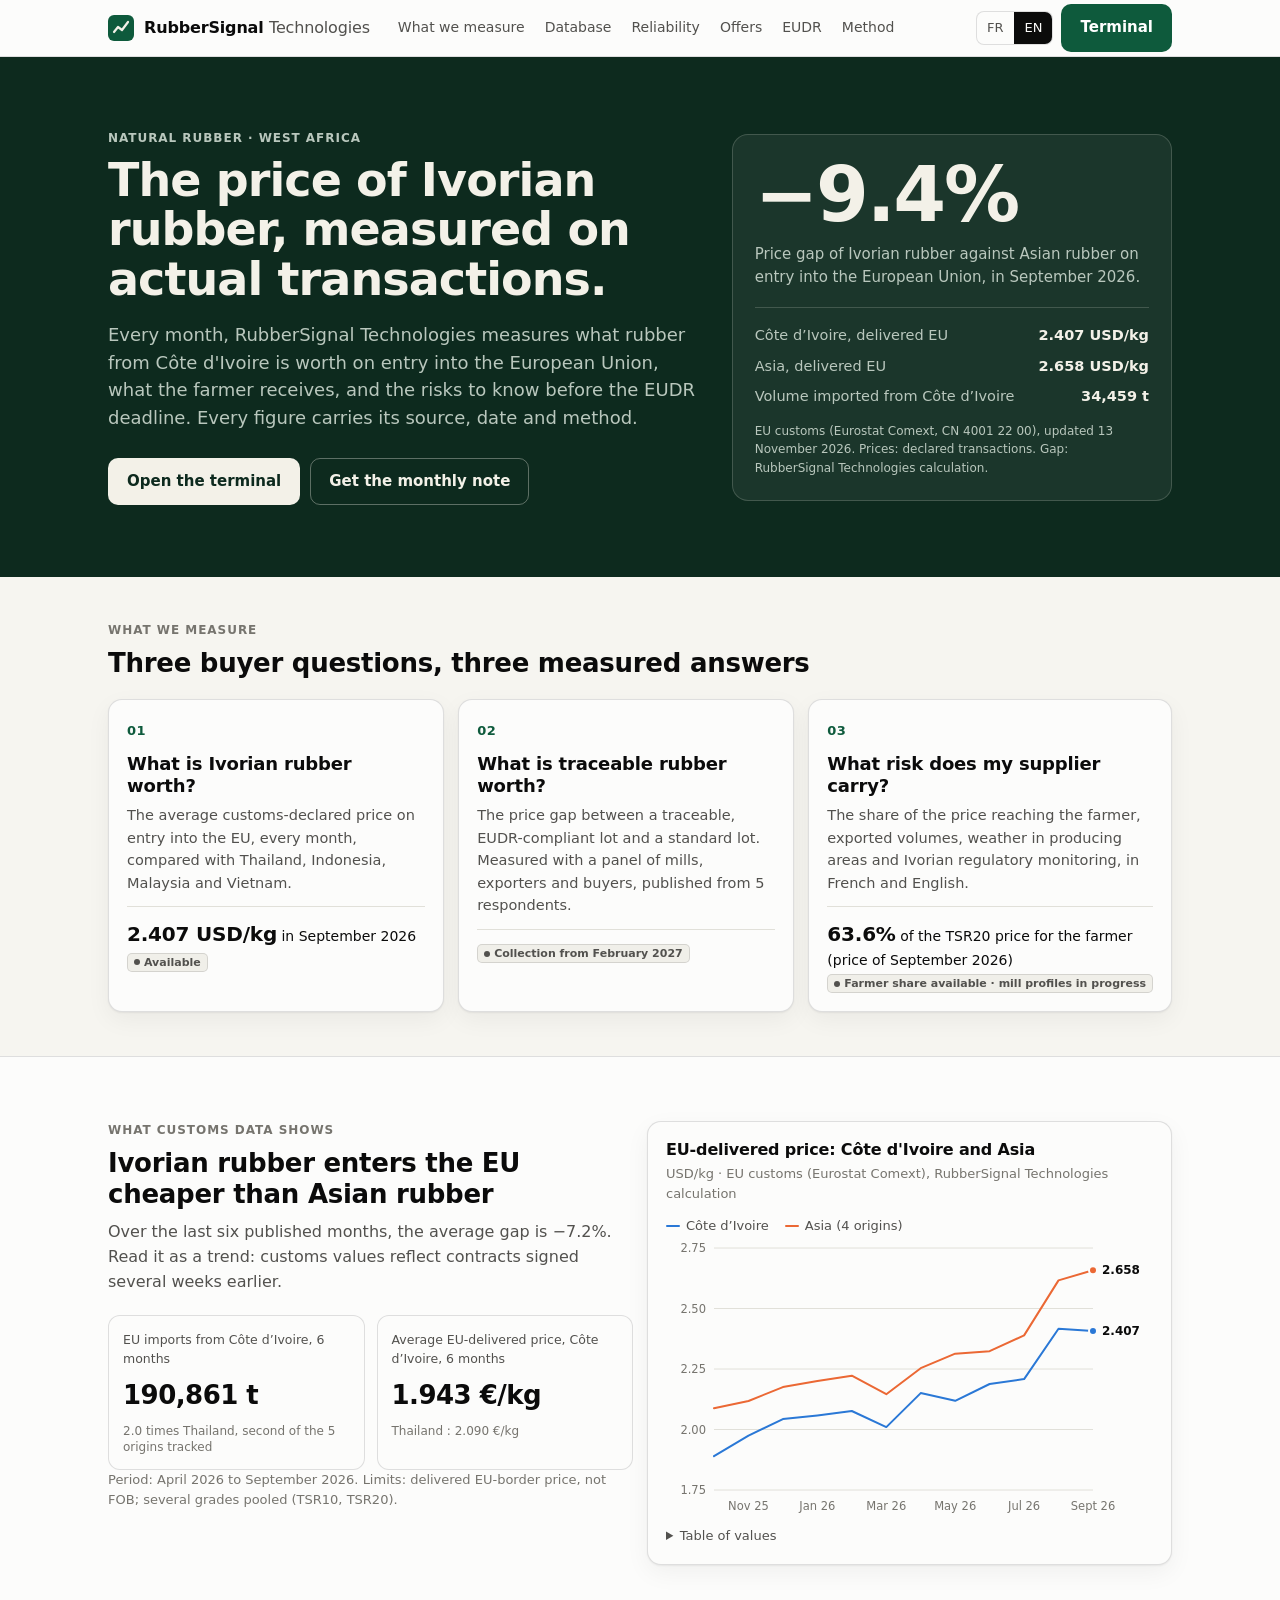
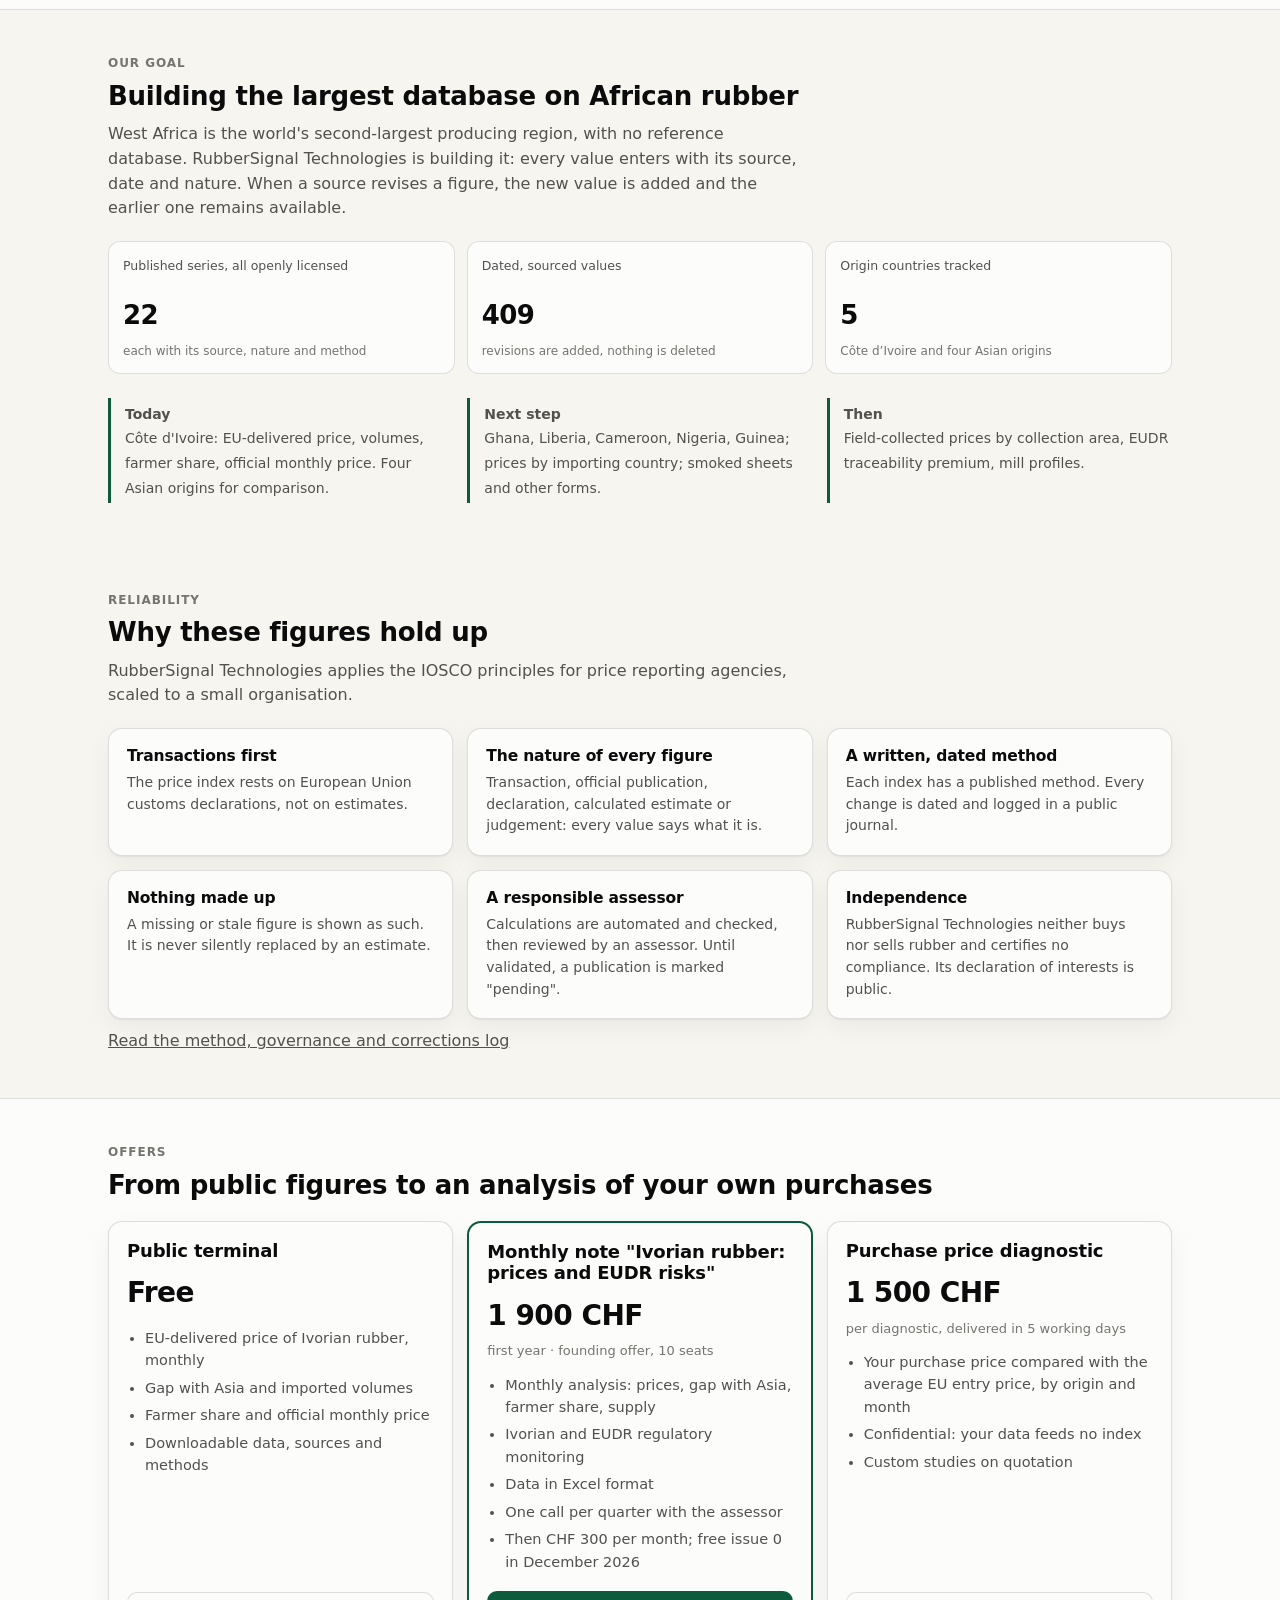
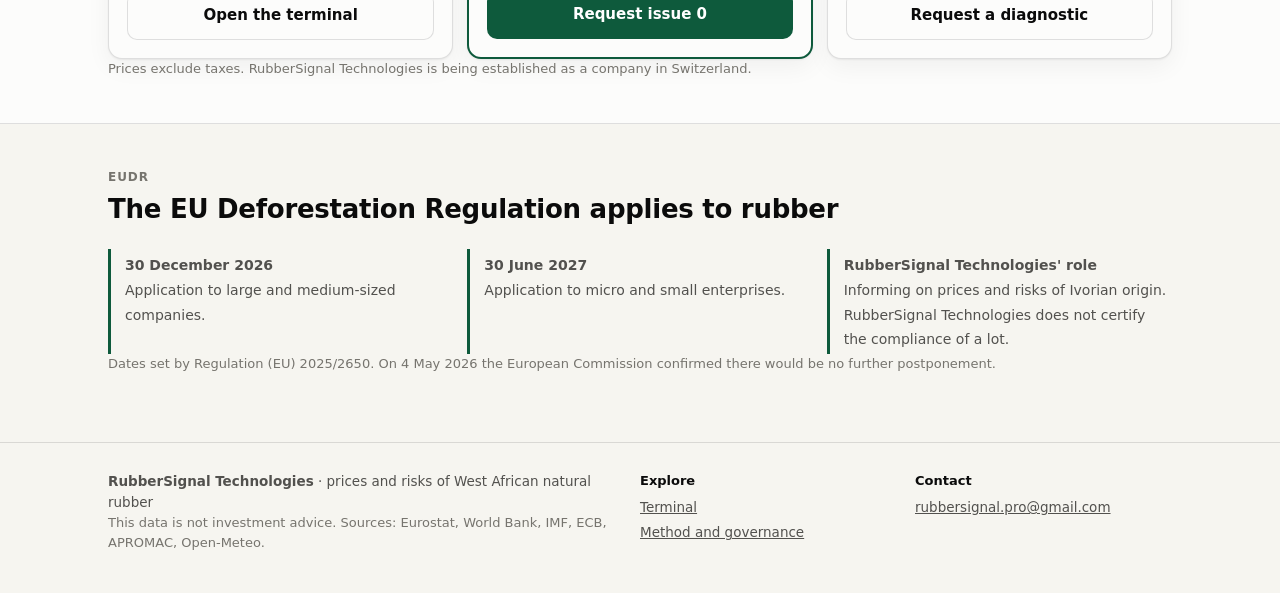
==== site/index.html @ a0d0a51c "Site vitrine et terminal public, RSCI v2.1, rapport corrigé, pipeline durci - site/ : vitrine, termi" ====
<!doctype html>
<html lang="fr" data-lang="fr">
<head>
<meta charset="utf-8">
<meta name="viewport" content="width=device-width, initial-scale=1">
<meta http-equiv="Content-Security-Policy" content="default-src 'self'; img-src 'self' data:; style-src 'self'; script-src 'self'; base-uri 'none'; form-action 'none'; object-src 'none'">
<meta name="referrer" content="no-referrer">
<title>RubberSignal Technologies : prix et risques du caoutchouc d'Afrique de l'Ouest</title>
<meta name="description" content="RubberSignal Technologies construit la plus grande base de données du caoutchouc africain. Le prix du caoutchouc ivoirien mesuré sur les douanes de l'Union européenne, la part du planteur, les risques à connaître avant l'échéance EUDR. Chaque chiffre porte sa source, sa date et sa méthode.">
<link rel="icon" href="assets/favicon.svg" type="image/svg+xml">
<link rel="stylesheet" href="assets/rs.css">
<script src="assets/rs-common.js"></script>
</head>
<body>

<header class="top">
  <div class="wrap">
    <a class="logo" href="index.html" aria-label="RubberSignal Technologies">
      <svg width="26" height="26" viewBox="0 0 26 26" aria-hidden="true"><rect width="26" height="26" rx="6" fill="#0e5a3c"/><path d="M6 17l4-5 4 3 6-8" fill="none" stroke="#f3f1e8" stroke-width="2.2" stroke-linecap="round" stroke-linejoin="round"/></svg>
      <span class="brand">RubberSignal <span class="brand-2">Technologies</span></span>
    </a>
    <nav class="nav" aria-label="Sections">
      <a href="#questions"><span lang="fr">Ce que nous mesurons</span><span lang="en">What we measure</span></a>
      <a href="#base"><span lang="fr">Base de données</span><span lang="en">Database</span></a>
      <a href="#confiance"><span lang="fr">Fiabilité</span><span lang="en">Reliability</span></a>
      <a href="#offres"><span lang="fr">Offres</span><span lang="en">Offers</span></a>
      <a href="#eudr">EUDR</a>
      <a href="methode.html"><span lang="fr">Méthode</span><span lang="en">Method</span></a>
    </nav>
    <div class="tools">
      <div class="seg" role="group" aria-label="Langue / Language">
        <button type="button" data-set-lang="fr">FR</button>
        <button type="button" data-set-lang="en">EN</button>
      </div>
      <a class="btn primary" href="terminal.html">Terminal</a>
    </div>
  </div>
</header>

<section class="hero">
  <div class="wrap">
    <div>
      <p class="eyebrow"><span lang="fr">Caoutchouc naturel · Afrique de l'Ouest</span><span lang="en">Natural rubber · West Africa</span></p>
      <h1>
        <span lang="fr">Le prix du caoutchouc ivoirien, mesuré sur des transactions réelles.</span>
        <span lang="en">The price of Ivorian rubber, measured on actual transactions.</span>
      </h1>
      <p class="lead">
        <span lang="fr">RubberSignal Technologies mesure chaque mois ce que vaut le caoutchouc de Côte d'Ivoire à son entrée dans l'Union européenne, ce que reçoit le planteur et les risques à connaître avant l'échéance EUDR. Chaque chiffre porte sa source, sa date et sa méthode.</span>
        <span lang="en">Every month, RubberSignal Technologies measures what rubber from Côte d'Ivoire is worth on entry into the European Union, what the farmer receives, and the risks to know before the EUDR deadline. Every figure carries its source, date and method.</span>
      </p>
      <div class="cta">
        <a class="btn on-hero" href="terminal.html"><span lang="fr">Ouvrir le terminal</span><span lang="en">Open the terminal</span></a>
        <a class="btn ghost-hero" href="mailto:rubbersignal.pro@gmail.com?subject=Note%20mensuelle%20RubberSignal%20Technologies%20%3A%20num%C3%A9ro%200"><span lang="fr">Recevoir la note mensuelle</span><span lang="en">Get the monthly note</span></a>
      </div>
    </div>
    <aside class="figure" aria-live="polite">
      <div class="big" id="h-big">—</div>
      <p class="cap" id="h-cap"></p>
      <dl id="h-dl"></dl>
      <p class="src" id="h-src"></p>
    </aside>
  </div>
</section>

<main>
  <section class="section" id="questions">
    <div class="wrap">
      <p class="eyebrow"><span lang="fr">Ce que nous mesurons</span><span lang="en">What we measure</span></p>
      <h2><span lang="fr">Trois questions d'acheteur, trois réponses chiffrées</span><span lang="en">Three buyer questions, three measured answers</span></h2>
      <div class="grid g3" id="q-cards">
        <article class="card q-card">
          <span class="num">01</span>
          <h3><span lang="fr">Combien vaut le caoutchouc ivoirien ?</span><span lang="en">What is Ivorian rubber worth?</span></h3>
          <p><span lang="fr">Le prix moyen déclaré en douane à l'entrée de l'UE, chaque mois, comparé à la Thaïlande, à l'Indonésie, à la Malaisie et au Vietnam.</span><span lang="en">The average customs-declared price on entry into the EU, every month, compared with Thailand, Indonesia, Malaysia and Vietnam.</span></p>
          <div class="answer"><b id="q1-val">—</b> <span id="q1-sub"></span><br><span class="tag status dot"><span lang="fr">Disponible</span><span lang="en">Available</span></span></div>
        </article>
        <article class="card q-card">
          <span class="num">02</span>
          <h3><span lang="fr">Combien vaut le caoutchouc traçable ?</span><span lang="en">What is traceable rubber worth?</span></h3>
          <p><span lang="fr">L'écart de prix entre un lot traçable, conforme à l'EUDR, et un lot standard. Mesuré auprès d'un panel d'usines, d'exportateurs et d'acheteurs, publié à partir de 5 déclarants.</span><span lang="en">The price gap between a traceable, EUDR-compliant lot and a standard lot. Measured with a panel of mills, exporters and buyers, published from 5 respondents.</span></p>
          <div class="answer"><span class="tag status dot"><span lang="fr">Collecte à partir de février 2027</span><span lang="en">Collection from February 2027</span></span></div>
        </article>
        <article class="card q-card">
          <span class="num">03</span>
          <h3><span lang="fr">Quel risque prend mon fournisseur ?</span><span lang="en">What risk does my supplier carry?</span></h3>
          <p><span lang="fr">La part du prix qui revient au planteur, les volumes exportés, la météo des zones de production et la veille réglementaire ivoirienne, en français et en anglais.</span><span lang="en">The share of the price reaching the farmer, exported volumes, weather in producing areas and Ivorian regulatory monitoring, in French and English.</span></p>
          <div class="answer"><b id="q3-val">—</b> <span id="q3-sub"></span><br><span class="tag status dot"><span lang="fr">Part du planteur disponible · fiches usines en construction</span><span lang="en">Farmer share available · mill profiles in progress</span></span></div>
        </article>
      </div>
    </div>
  </section>

  <section class="section band">
    <div class="wrap">
      <div class="grid g2">
        <div>
          <p class="eyebrow"><span lang="fr">Ce que disent les douanes</span><span lang="en">What customs data shows</span></p>
          <h2 id="c-titre"></h2>
          <p class="lead" id="c-lead"></p>
          <div class="kpis two" id="faits"></div>
          <p class="note" id="c-note"></p>
        </div>
        <div class="card chart-card">
          <h3><span lang="fr">Prix rendu UE : Côte d'Ivoire et Asie</span><span lang="en">EU-delivered price: Côte d'Ivoire and Asia</span></h3>
          <p class="sub">USD/kg · <span lang="fr">douanes de l'UE (Eurostat Comext), calcul RubberSignal Technologies</span><span lang="en">EU customs (Eurostat Comext), RubberSignal Technologies calculation</span></p>
          <div id="c-prix"></div>
          <div id="c-table"></div>
        </div>
      </div>
    </div>
  </section>

  <section class="section" id="base">
    <div class="wrap">
      <p class="eyebrow"><span lang="fr">Notre objectif</span><span lang="en">Our goal</span></p>
      <h2><span lang="fr">Construire la plus grande base de données du caoutchouc africain</span><span lang="en">Building the largest database on African rubber</span></h2>
      <p class="lead">
        <span lang="fr">L'Afrique de l'Ouest est la deuxième zone de production mondiale, sans base de données de référence. RubberSignal Technologies la construit : chaque valeur y entre avec sa source, sa date et sa nature. Quand une source révise un chiffre, la nouvelle valeur s'ajoute et l'ancienne reste consultable.</span>
        <span lang="en">West Africa is the world's second-largest producing region, with no reference database. RubberSignal Technologies is building it: every value enters with its source, date and nature. When a source revises a figure, the new value is added and the earlier one remains available.</span>
      </p>
      <div class="kpis" id="base-kpis"></div>
      <div class="timeline">
        <div class="step"><b><span lang="fr">Aujourd'hui</span><span lang="en">Today</span></b><span><span lang="fr">Côte d'Ivoire : prix rendu UE, volumes, part du planteur, prix officiel du mois. Quatre origines asiatiques pour la comparaison.</span><span lang="en">Côte d'Ivoire: EU-delivered price, volumes, farmer share, official monthly price. Four Asian origins for comparison.</span></span></div>
        <div class="step"><b><span lang="fr">Prochaine étape</span><span lang="en">Next step</span></b><span><span lang="fr">Ghana, Liberia, Cameroun, Nigeria, Guinée ; prix par pays importateur ; feuilles fumées et autres formes.</span><span lang="en">Ghana, Liberia, Cameroon, Nigeria, Guinea; prices by importing country; smoked sheets and other forms.</span></span></div>
        <div class="step"><b><span lang="fr">Ensuite</span><span lang="en">Then</span></b><span><span lang="fr">Prix par zone de collecte relevés sur le terrain, prime de traçabilité EUDR, fiches des usines.</span><span lang="en">Field-collected prices by collection area, EUDR traceability premium, mill profiles.</span></span></div>
      </div>
    </div>
  </section>

  <section class="section" id="confiance">
    <div class="wrap">
      <p class="eyebrow"><span lang="fr">Fiabilité</span><span lang="en">Reliability</span></p>
      <h2><span lang="fr">Pourquoi ces chiffres tiennent</span><span lang="en">Why these figures hold up</span></h2>
      <p class="lead"><span lang="fr">RubberSignal Technologies applique les principes de l'OICV (IOSCO) pour les agences de prix, à la mesure d'une petite structure.</span><span lang="en">RubberSignal Technologies applies the IOSCO principles for price reporting agencies, scaled to a small organisation.</span></p>
      <div class="grid g3">
        <article class="card principle"><h3><span lang="fr">Des transactions d'abord</span><span lang="en">Transactions first</span></h3><p><span lang="fr">L'indice de prix repose sur les déclarations en douane de l'Union européenne, pas sur des estimations.</span><span lang="en">The price index rests on European Union customs declarations, not on estimates.</span></p></article>
        <article class="card principle"><h3><span lang="fr">La nature de chaque chiffre</span><span lang="en">The nature of every figure</span></h3><p><span lang="fr">Transaction, publication officielle, déclaration, estimation calculée ou jugement : chaque valeur dit ce qu'elle est.</span><span lang="en">Transaction, official publication, declaration, calculated estimate or judgement: every value says what it is.</span></p></article>
        <article class="card principle"><h3><span lang="fr">Une méthode écrite et datée</span><span lang="en">A written, dated method</span></h3><p><span lang="fr">Chaque indice a sa méthode publiée. Tout changement est daté et consigné dans un journal public.</span><span lang="en">Each index has a published method. Every change is dated and logged in a public journal.</span></p></article>
        <article class="card principle"><h3><span lang="fr">Rien d'inventé</span><span lang="en">Nothing made up</span></h3><p><span lang="fr">Une donnée absente ou trop ancienne est affichée comme telle. Elle n'est jamais remplacée en silence par une estimation.</span><span lang="en">A missing or stale figure is shown as such. It is never silently replaced by an estimate.</span></p></article>
        <article class="card principle"><h3><span lang="fr">Un évaluateur responsable</span><span lang="en">A responsible assessor</span></h3><p><span lang="fr">Les calculs sont automatisés et contrôlés, puis relus par un évaluateur. Avant sa validation, la publication porte la mention « en attente ».</span><span lang="en">Calculations are automated and checked, then reviewed by an assessor. Until validated, a publication is marked "pending".</span></p></article>
        <article class="card principle"><h3><span lang="fr">Indépendance</span><span lang="en">Independence</span></h3><p><span lang="fr">RubberSignal Technologies n'achète ni ne vend de caoutchouc et ne certifie aucune conformité. Sa déclaration d'intérêts est publique.</span><span lang="en">RubberSignal Technologies neither buys nor sells rubber and certifies no compliance. Its declaration of interests is public.</span></p></article>
      </div>
      <p class="lead"><a href="methode.html"><span lang="fr">Lire la méthode, la gouvernance et le journal des corrections</span><span lang="en">Read the method, governance and corrections log</span></a></p>
    </div>
  </section>

  <section class="section band" id="offres">
    <div class="wrap">
      <p class="eyebrow"><span lang="fr">Offres</span><span lang="en">Offers</span></p>
      <h2><span lang="fr">Du chiffre public à l'analyse de vos propres achats</span><span lang="en">From public figures to an analysis of your own purchases</span></h2>
      <div class="grid g3">
        <article class="card offer">
          <h3><span lang="fr">Terminal public</span><span lang="en">Public terminal</span></h3>
          <div class="price"><span lang="fr">Gratuit</span><span lang="en">Free</span></div>
          <ul>
            <li><span lang="fr">Prix rendu UE du caoutchouc ivoirien, chaque mois</span><span lang="en">EU-delivered price of Ivorian rubber, monthly</span></li>
            <li><span lang="fr">Écart avec l'Asie et volumes importés</span><span lang="en">Gap with Asia and imported volumes</span></li>
            <li><span lang="fr">Part du planteur et prix officiel du mois</span><span lang="en">Farmer share and official monthly price</span></li>
            <li><span lang="fr">Données téléchargeables, sources et méthodes</span><span lang="en">Downloadable data, sources and methods</span></li>
          </ul>
          <a class="btn ghost" href="terminal.html"><span lang="fr">Ouvrir le terminal</span><span lang="en">Open the terminal</span></a>
        </article>
        <article class="card offer featured">
          <h3><span lang="fr">Note mensuelle « Caoutchouc ivoirien : prix et risques EUDR »</span><span lang="en">Monthly note "Ivorian rubber: prices and EUDR risks"</span></h3>
          <div class="price">1 900 CHF <small><span lang="fr">la première année · offre fondateurs, 10 places</span><span lang="en">first year · founding offer, 10 seats</span></small></div>
          <ul>
            <li><span lang="fr">Analyse mensuelle : prix, écart avec l'Asie, part du planteur, offre</span><span lang="en">Monthly analysis: prices, gap with Asia, farmer share, supply</span></li>
            <li><span lang="fr">Veille réglementaire ivoirienne et EUDR</span><span lang="en">Ivorian and EUDR regulatory monitoring</span></li>
            <li><span lang="fr">Données au format Excel</span><span lang="en">Data in Excel format</span></li>
            <li><span lang="fr">Un échange par trimestre avec l'évaluateur</span><span lang="en">One call per quarter with the assessor</span></li>
            <li><span lang="fr">Ensuite 300 CHF par mois ; numéro 0 gratuit en décembre 2026</span><span lang="en">Then CHF 300 per month; free issue 0 in December 2026</span></li>
          </ul>
          <a class="btn primary" href="mailto:rubbersignal.pro@gmail.com?subject=Note%20mensuelle%20RubberSignal%20Technologies%20%3A%20num%C3%A9ro%200"><span lang="fr">Demander le numéro 0</span><span lang="en">Request issue 0</span></a>
        </article>
        <article class="card offer">
          <h3><span lang="fr">Diagnostic de prix d'achat</span><span lang="en">Purchase price diagnostic</span></h3>
          <div class="price">1 500 CHF <small><span lang="fr">par diagnostic, livré en 5 jours ouvrés</span><span lang="en">per diagnostic, delivered in 5 working days</span></small></div>
          <ul>
            <li><span lang="fr">Votre prix d'achat comparé au prix moyen d'entrée dans l'UE, par origine et par mois</span><span lang="en">Your purchase price compared with the average EU entry price, by origin and month</span></li>
            <li><span lang="fr">Confidentiel : vos données n'alimentent aucun indice</span><span lang="en">Confidential: your data feeds no index</span></li>
            <li><span lang="fr">Études sur mesure sur devis</span><span lang="en">Custom studies on quotation</span></li>
          </ul>
          <a class="btn ghost" href="mailto:rubbersignal.pro@gmail.com?subject=Diagnostic%20de%20prix%20d%27achat"><span lang="fr">Demander un diagnostic</span><span lang="en">Request a diagnostic</span></a>
        </article>
      </div>
      <p class="note"><span lang="fr">Prix hors taxes. RubberSignal Technologies est en cours de constitution en Suisse.</span><span lang="en">Prices exclude taxes. RubberSignal Technologies is being established as a company in Switzerland.</span></p>
    </div>
  </section>

  <section class="section" id="eudr">
    <div class="wrap">
      <p class="eyebrow">EUDR</p>
      <h2><span lang="fr">Le règlement européen sur la déforestation s'applique au caoutchouc</span><span lang="en">The EU Deforestation Regulation applies to rubber</span></h2>
      <div class="timeline">
        <div class="step"><b><span lang="fr">30 décembre 2026</span><span lang="en">30 December 2026</span></b><span><span lang="fr">Application aux grandes et moyennes entreprises.</span><span lang="en">Application to large and medium-sized companies.</span></span></div>
        <div class="step"><b><span lang="fr">30 juin 2027</span><span lang="en">30 June 2027</span></b><span><span lang="fr">Application aux micro et petites entreprises.</span><span lang="en">Application to micro and small enterprises.</span></span></div>
        <div class="step"><b><span lang="fr">Le rôle de RubberSignal Technologies</span><span lang="en">RubberSignal Technologies' role</span></b><span><span lang="fr">Informer sur les prix et les risques de l'origine ivoirienne. RubberSignal Technologies ne certifie pas la conformité d'un lot.</span><span lang="en">Informing on prices and risks of Ivorian origin. RubberSignal Technologies does not certify the compliance of a lot.</span></span></div>
      </div>
      <p class="note"><span lang="fr">Dates fixées par le règlement (UE) 2025/2650. La Commission européenne a confirmé le 4 mai 2026 qu'il n'y aurait pas de nouveau report.</span><span lang="en">Dates set by Regulation (EU) 2025/2650. On 4 May 2026 the European Commission confirmed there would be no further postponement.</span></p>
    </div>
  </section>
</main>

<footer class="foot">
  <div class="wrap cols">
    <div>
      <p><strong>RubberSignal Technologies</strong> · <span lang="fr">prix et risques du caoutchouc naturel d'Afrique de l'Ouest</span><span lang="en">prices and risks of West African natural rubber</span></p>
      <p class="note"><span lang="fr">Ces données ne constituent pas un conseil en investissement. Sources : Eurostat, Banque mondiale, FMI, BCE, APROMAC, Open-Meteo.</span><span lang="en">This data is not investment advice. Sources: Eurostat, World Bank, IMF, ECB, APROMAC, Open-Meteo.</span></p>
    </div>
    <div>
      <h4><span lang="fr">Explorer</span><span lang="en">Explore</span></h4>
      <ul>
        <li><a href="terminal.html">Terminal</a></li>
        <li><a href="methode.html"><span lang="fr">Méthode et gouvernance</span><span lang="en">Method and governance</span></a></li>
      </ul>
    </div>
    <div>
      <h4>Contact</h4>
      <ul><li><a href="mailto:rubbersignal.pro@gmail.com">rubbersignal.pro@gmail.com</a></li></ul>
    </div>
  </div>
</footer>

<script src="data/terminal.js"></script>
<script src="assets/rs-charts.js"></script>
<script src="assets/rs-site.js"></script>
</body>
</html>
---- site/assets/rs.css ----
/* RubberSignal : styles communs au site vitrine et au terminal.
   Aucune ressource externe (polices système, pas de CDN). */

:root {
  color-scheme: light;
  --plane: #f6f5f0;
  --surface: #fcfcfb;
  --surface-2: #f0efe9;
  --ink: #0b0b0b;
  --ink-2: #52514e;
  --muted: #76746e;
  --grid: #e1e0d9;
  --axis: #c3c2b7;
  --border: rgba(11, 11, 11, 0.12);
  --brand: #0e5a3c;
  --brand-strong: #0a422c;
  --brand-ink: #ffffff;
  --hero: #0d2a1e;
  --hero-ink: #f3f1e8;
  --hero-ink-2: #b9c7bd;
  --focus: #2a78d6;
  /* séries (palette validée, ordre fixe) : 1 Côte d'Ivoire, 2 Asie, 3 TSR20 */
  --s1: #2a78d6;
  --s2: #eb6834;
  --s3: #1baf7a;
  --warn-bg: #fff4d6;
  --warn-ink: #5c4300;
  --shadow: 0 1px 2px rgba(11, 11, 11, 0.06), 0 8px 24px rgba(11, 11, 11, 0.05);
}
@media (prefers-color-scheme: dark) {
  :root:not([data-theme="light"]) {
    color-scheme: dark;
    --plane: #0d0d0d;
    --surface: #1a1a19;
    --surface-2: #232321;
    --ink: #f0efec;
    --ink-2: #c3c2b7;
    --muted: #8f8d86;
    --grid: #2c2c2a;
    --axis: #45453f;
    --border: rgba(255, 255, 255, 0.12);
    --brand: #2c9c6c;
    --brand-strong: #38b27e;
    --brand-ink: #06140d;
    --hero: #0b1f16;
    --focus: #6da7ec;
    --s1: #3987e5;
    --s2: #d95926;
    --s3: #199e70;
    --warn-bg: #33290c;
    --warn-ink: #f3dc9a;
    --shadow: none;
  }
}
:root[data-theme="dark"] {
  color-scheme: dark;
  --plane: #0d0d0d;
  --surface: #1a1a19;
  --surface-2: #232321;
  --ink: #f0efec;
  --ink-2: #c3c2b7;
  --muted: #8f8d86;
  --grid: #2c2c2a;
  --axis: #45453f;
  --border: rgba(255, 255, 255, 0.12);
  --brand: #2c9c6c;
  --brand-strong: #38b27e;
  --brand-ink: #06140d;
  --hero: #0b1f16;
  --focus: #6da7ec;
  --s1: #3987e5;
  --s2: #d95926;
  --s3: #199e70;
  --warn-bg: #33290c;
  --warn-ink: #f3dc9a;
  --shadow: none;
}

* { box-sizing: border-box; }
html { -webkit-text-size-adjust: 100%; scroll-behavior: smooth; }
body {
  margin: 0;
  background: var(--plane);
  color: var(--ink);
  font: 16px/1.55 system-ui, -apple-system, "Segoe UI", Roboto, sans-serif;
}
@media (prefers-reduced-motion: reduce) { html { scroll-behavior: auto; } }

/* Langue : le texte de l'autre langue est masqué */
html[data-lang="fr"] [lang="en"], html[data-lang="en"] [lang="fr"] { display: none !important; }

a { color: inherit; }
a:focus-visible, button:focus-visible, summary:focus-visible, [tabindex]:focus-visible {
  outline: 2px solid var(--focus); outline-offset: 2px; border-radius: 4px;
}
h1, h2, h3 { line-height: 1.2; margin: 0; letter-spacing: -0.01em; }
p { margin: 0; }
.wrap { max-width: 1120px; margin: 0 auto; padding: 0 16px; }
@media (min-width: 720px) { .wrap { padding: 0 28px; } }

/* En-tête */
.top { position: sticky; top: 0; z-index: 20; background: var(--surface); border-bottom: 1px solid var(--border); }
.top .wrap { display: flex; align-items: center; gap: 16px; min-height: 56px; }
.logo { display: inline-flex; align-items: center; gap: 10px; font-weight: 700; text-decoration: none; letter-spacing: -0.01em; white-space: nowrap; }
.logo svg { flex: none; }
.logo small { font-weight: 500; color: var(--muted); letter-spacing: 0.06em; text-transform: uppercase; font-size: 11px; }
.nav { display: none; gap: 20px; margin-left: 12px; font-size: 14px; }
.nav a { text-decoration: none; color: var(--ink-2); }
.nav a:hover { color: var(--ink); }
@media (min-width: 900px) { .nav { display: flex; } }
.tools { margin-left: auto; display: flex; align-items: center; gap: 8px; }
.seg { display: inline-flex; border: 1px solid var(--border); border-radius: 8px; overflow: hidden; background: var(--surface); }
.seg button {
  font: inherit; font-size: 13px; padding: 6px 10px; border: 0; background: transparent; color: var(--ink-2); cursor: pointer;
}
.seg button + button { border-left: 1px solid var(--border); }
.seg button[aria-pressed="true"] { background: var(--ink); color: var(--surface); }
.icon-btn {
  font: inherit; font-size: 13px; padding: 6px 10px; border: 1px solid var(--border); border-radius: 8px;
  background: var(--surface); color: var(--ink-2); cursor: pointer;
}
.btn {
  display: inline-flex; align-items: center; justify-content: center; gap: 8px; text-decoration: none; cursor: pointer;
  font: inherit; font-weight: 600; font-size: 15px; padding: 11px 18px; border-radius: 10px; border: 1px solid transparent;
}
.btn.primary { background: var(--brand); color: var(--brand-ink); }
.btn.primary:hover { background: var(--brand-strong); }
.btn.ghost { border-color: var(--border); color: var(--ink); background: var(--surface); }
.btn.on-hero { background: #f3f1e8; color: #0d2a1e; }
.btn.ghost-hero { border-color: rgba(243, 241, 232, 0.35); color: var(--hero-ink); background: transparent; }

/* Cartes et grilles */
.card { background: var(--surface); border: 1px solid var(--border); border-radius: 14px; padding: 18px; box-shadow: var(--shadow); }
.grid { display: grid; gap: 14px; }
@media (min-width: 720px) { .g2 { grid-template-columns: 1fr 1fr; } .g3 { grid-template-columns: repeat(3, 1fr); } }
@media (min-width: 520px) and (max-width: 719px) { .g3 { grid-template-columns: 1fr 1fr; } }
.section { padding: 44px 0; }
.section h2 { font-size: 26px; }
.section .lead { color: var(--ink-2); max-width: 68ch; margin-top: 10px; }
.eyebrow { font-size: 12px; letter-spacing: 0.08em; text-transform: uppercase; color: var(--muted); font-weight: 600; margin-bottom: 8px; }

/* Étiquettes : nature de la donnée (T, O, D, E, J), état */
.tag {
  display: inline-flex; align-items: center; gap: 4px; font-size: 11px; font-weight: 600; line-height: 1;
  padding: 3px 6px; border-radius: 5px; border: 1px solid var(--border); color: var(--ink-2); background: var(--surface-2);
  white-space: nowrap;
}
.tag.status { font-weight: 600; }
.tag.dot::before { content: ""; width: 6px; height: 6px; border-radius: 50%; background: currentColor; }
.note { font-size: 13px; color: var(--muted); }
.callout { background: var(--warn-bg); color: var(--warn-ink); border-radius: 10px; padding: 12px 14px; font-size: 14px; }
.callout strong { font-weight: 700; }

/* Tuiles chiffrées */
.kpis { display: grid; gap: 12px; grid-template-columns: repeat(2, 1fr); }
@media (min-width: 720px) { .kpis { grid-template-columns: repeat(3, 1fr); } }
@media (min-width: 1040px) { .kpis.six { grid-template-columns: repeat(6, 1fr); } }
.kpi { background: var(--surface); border: 1px solid var(--border); border-radius: 12px; padding: 14px; min-width: 0; }
.kpi .label { font-size: 12.5px; color: var(--ink-2); min-height: 2.6em; }
.kpi .value { font-size: 26px; font-weight: 650; letter-spacing: -0.02em; margin-top: 6px; white-space: nowrap; }
.kpi .value small { font-size: 13px; font-weight: 500; color: var(--muted); margin-left: 4px; letter-spacing: 0; }
.kpi .meta { display: flex; flex-wrap: wrap; align-items: center; gap: 6px; margin-top: 8px; font-size: 12px; color: var(--muted); }

/* Graphiques */
.chart-card h3 { font-size: 16px; }
.chart-card .sub { font-size: 13px; color: var(--muted); margin-top: 4px; }
.chart { position: relative; margin-top: 12px; }
.chart svg { display: block; width: 100%; height: auto; overflow: visible; }
.chart .hit { cursor: crosshair; }
.chart text { font: 11.5px system-ui, -apple-system, "Segoe UI", sans-serif; fill: var(--muted); font-variant-numeric: tabular-nums; }
.chart text.endlabel { fill: var(--ink); font-weight: 600; font-size: 12px; }
.legend { display: flex; flex-wrap: wrap; gap: 6px 16px; margin-top: 10px; font-size: 13px; color: var(--ink-2); }
.legend .key { display: inline-flex; align-items: center; gap: 6px; }
.legend .swatch { width: 14px; height: 0; border-top: 2px solid; border-radius: 2px; }
.legend .swatch.box { height: 10px; width: 10px; border: 0; border-radius: 2px; }
.tip {
  position: absolute; z-index: 5; pointer-events: none; min-width: 150px; max-width: 260px;
  background: var(--surface); color: var(--ink); border: 1px solid var(--border); border-radius: 8px;
  box-shadow: 0 6px 20px rgba(0, 0, 0, 0.16); padding: 8px 10px; font-size: 12.5px;
}
.tip .t { color: var(--muted); margin-bottom: 4px; }
.tip .r { display: flex; align-items: center; gap: 8px; justify-content: space-between; }
.tip .r .n { display: inline-flex; align-items: center; gap: 6px; color: var(--ink-2); }
.tip .r .n i { width: 12px; border-top: 2px solid; display: inline-block; }
.tip .r b { font-variant-numeric: tabular-nums; font-weight: 650; }
.tip .x { color: var(--muted); margin-top: 4px; font-size: 11.5px; }

/* Tableaux */
details.tbl { margin-top: 10px; }
details.tbl summary { cursor: pointer; font-size: 13px; color: var(--ink-2); }
.scroll { overflow-x: auto; -webkit-overflow-scrolling: touch; }
table.data { border-collapse: collapse; width: 100%; font-size: 13px; margin-top: 8px; }
table.data th, table.data td { padding: 7px 10px; text-align: right; border-bottom: 1px solid var(--grid); white-space: nowrap; font-variant-numeric: tabular-nums; }
table.data th { font-weight: 600; color: var(--ink-2); position: sticky; top: 0; background: var(--surface); }
table.data th:first-child, table.data td:first-child, table.data .l { text-align: left; }
table.data td.wrapc { white-space: normal; min-width: 220px; }
table.data tbody tr:hover { background: var(--surface-2); }

/* Pied de page */
.foot { border-top: 1px solid var(--border); padding: 28px 0 40px; color: var(--ink-2); font-size: 13.5px; margin-top: 24px; }
.foot .cols { display: grid; gap: 18px; }
@media (min-width: 720px) { .foot .cols { grid-template-columns: 2fr 1fr 1fr; } }
.foot a { color: var(--ink-2); }
.foot h4 { margin: 0 0 6px; font-size: 13px; color: var(--ink); }
.foot ul { list-style: none; margin: 0; padding: 0; display: grid; gap: 4px; }

/* Barres classées (origines) */
.ranked { display: grid; gap: 10px; margin-top: 14px; }
.rk-row { display: grid; grid-template-columns: minmax(96px, 130px) 1fr auto; align-items: center; gap: 10px; font-size: 13.5px; }
.rk-name { color: var(--ink-2); }
.rk-track { display: block; height: 12px; }
.rk-bar { display: block; height: 12px; border-radius: 0 4px 4px 0; background: var(--axis); min-width: 2px; }
.rk-bar.strong { background: var(--s1); }
.rk-val { font-variant-numeric: tabular-nums; color: var(--ink); white-space: nowrap; }
@media (max-width: 520px) { .rk-row { grid-template-columns: 1fr auto; } .rk-track { grid-column: 1 / -1; order: 3; } }

/* Terminal */
.statusbar { background: var(--surface-2); border-bottom: 1px solid var(--border); font-size: 13px; color: var(--ink-2); }
.statusbar .wrap { display: flex; flex-wrap: wrap; align-items: center; gap: 8px 14px; padding-top: 8px; padding-bottom: 8px; }
.filters { display: flex; flex-wrap: wrap; align-items: center; gap: 10px 18px; margin: 18px 0 6px; font-size: 13px; color: var(--ink-2); }
.filters .f { display: inline-flex; align-items: center; gap: 8px; }
.t-section { padding: 26px 0 8px; scroll-margin-top: 64px; }
.t-section > h2 { font-size: 21px; }
.t-section > .lead { color: var(--ink-2); font-size: 14.5px; margin-top: 6px; max-width: 80ch; }
.t-grid { display: grid; gap: 14px; margin-top: 14px; }
@media (min-width: 900px) { .t-grid.two { grid-template-columns: 1fr 1fr; } .t-grid.wide { grid-template-columns: 3fr 2fr; } }
.t-grid > * { min-width: 0; }
.fiche { width: 100%; border-collapse: collapse; font-size: 13.5px; margin-top: 10px; }
.fiche td { padding: 6px 0; border-bottom: 1px solid var(--grid); vertical-align: top; }
.fiche td:last-child { text-align: right; font-variant-numeric: tabular-nums; white-space: nowrap; padding-left: 12px; }
.fiche tr.total td { font-weight: 650; border-bottom: 0; }
.score { display: flex; align-items: baseline; gap: 10px; margin-top: 8px; }
.score b { font-size: 44px; font-weight: 650; letter-spacing: -0.02em; line-height: 1; }
.score span { color: var(--ink-2); }
.meter { position: relative; height: 8px; border-radius: 4px; background: var(--surface-2); margin: 16px 0 6px; border: 1px solid var(--border); }
.meter .zone { position: absolute; top: -1px; bottom: -1px; left: 45%; width: 10%; background: var(--grid); }
.meter .mark { position: absolute; top: -5px; width: 4px; height: 18px; border-radius: 2px; background: var(--ink); transform: translateX(-2px); }
.meter-scale { display: flex; justify-content: space-between; font-size: 11.5px; color: var(--muted); }
.range-row { display: grid; grid-template-columns: 92px 1fr; gap: 10px; align-items: center; font-size: 13px; margin-top: 12px; }
.range-track { position: relative; height: 22px; }
.range-track .band { position: absolute; top: 7px; height: 8px; border-radius: 4px; background: var(--s3); opacity: 0.35; }
.range-track .mid { position: absolute; top: 3px; width: 3px; height: 16px; border-radius: 2px; background: var(--s3); transform: translateX(-1px); }
.range-vals { display: flex; justify-content: space-between; font-size: 12px; color: var(--ink-2); font-variant-numeric: tabular-nums; grid-column: 2; }
.dl { display: flex; flex-wrap: wrap; gap: 10px; margin-top: 12px; }
ul.plain { margin: 8px 0 0; padding-left: 18px; font-size: 14px; color: var(--ink-2); }
ul.plain li + li { margin-top: 4px; }
.natures { display: flex; flex-wrap: wrap; gap: 8px 14px; font-size: 13px; color: var(--ink-2); margin-top: 10px; }
.natures span { display: inline-flex; align-items: center; gap: 6px; }
.err { padding: 40px 0; }

/* Site vitrine */
.hero { background: var(--hero); color: var(--hero-ink); }
.hero .wrap { display: grid; gap: 28px; padding-top: 52px; padding-bottom: 52px; }
@media (min-width: 900px) { .hero .wrap { grid-template-columns: 1.15fr 0.85fr; align-items: center; padding-top: 72px; padding-bottom: 72px; } }
.hero h1 { font-size: clamp(30px, 4.6vw, 46px); letter-spacing: -0.02em; line-height: 1.08; }
.hero .lead { color: var(--hero-ink-2); font-size: 18px; margin-top: 16px; max-width: 54ch; }
.hero .cta { display: flex; flex-wrap: wrap; gap: 10px; margin-top: 26px; }
.hero .eyebrow { color: var(--hero-ink-2); }
.figure { background: rgba(255, 255, 255, 0.06); border: 1px solid rgba(243, 241, 232, 0.18); border-radius: 16px; padding: 22px; }
.figure .big { font-size: clamp(52px, 8vw, 76px); font-weight: 650; letter-spacing: -0.03em; line-height: 1; }
.figure .cap { color: var(--hero-ink-2); margin-top: 10px; font-size: 15px; }
.figure dl { display: grid; grid-template-columns: 1fr auto; gap: 8px 16px; margin: 18px 0 0; padding-top: 16px; border-top: 1px solid rgba(243, 241, 232, 0.18); font-size: 14.5px; }
.figure dt { color: var(--hero-ink-2); }
.figure dd { margin: 0; text-align: right; font-variant-numeric: tabular-nums; font-weight: 600; }
.figure .src { font-size: 12px; color: var(--hero-ink-2); margin-top: 14px; }
.q-card h3 { font-size: 18px; margin-top: 10px; }
.q-card p { color: var(--ink-2); margin-top: 8px; font-size: 14.5px; }
.q-card .answer { margin-top: 12px; padding-top: 12px; border-top: 1px solid var(--grid); font-size: 14px; }
.q-card .answer b { font-size: 20px; letter-spacing: -0.01em; }
.num { font-size: 13px; font-weight: 700; color: var(--brand); letter-spacing: 0.04em; }
.principle h3 { font-size: 15.5px; }
.principle p { color: var(--ink-2); font-size: 14px; margin-top: 6px; }
.offer { display: flex; flex-direction: column; }
.offer h3 { font-size: 18px; }
.offer .price { font-size: 28px; font-weight: 650; letter-spacing: -0.02em; margin-top: 10px; }
.offer .price small { font-size: 13px; font-weight: 500; color: var(--muted); letter-spacing: 0; }
.offer ul { margin: 12px 0 18px; padding-left: 18px; color: var(--ink-2); font-size: 14.5px; flex: 1; }
.offer li + li { margin-top: 5px; }
.offer.featured { border-color: var(--brand); border-width: 2px; }
.timeline { display: grid; gap: 14px; margin-top: 18px; }
@media (min-width: 720px) { .timeline { grid-template-columns: repeat(3, 1fr); } }
.timeline .step { border-left: 3px solid var(--brand); padding: 2px 0 2px 14px; }
.timeline .step b { display: block; font-size: 17px; }
.timeline .step span { color: var(--ink-2); font-size: 14px; }
.band { background: var(--surface); border-top: 1px solid var(--border); border-bottom: 1px solid var(--border); }
.prose h2 { font-size: 22px; margin-top: 34px; }
.prose h3 { font-size: 16.5px; margin-top: 22px; }
.prose p, .prose li { color: var(--ink-2); font-size: 15px; }
.prose p { margin-top: 10px; max-width: 78ch; }
.prose ul { padding-left: 20px; max-width: 78ch; }
.prose code { background: var(--surface-2); padding: 1px 5px; border-radius: 4px; font-size: 13.5px; }
.formula { background: var(--surface-2); border-radius: 10px; padding: 12px 14px; margin-top: 10px; font: 13.5px/1.6 ui-monospace, Consolas, monospace; overflow-x: auto; white-space: pre; color: var(--ink); }

/* Retouches */
.offer .price small { display: block; margin: 4px 0 0; }
.kpis.two { grid-template-columns: 1fr 1fr; margin-top: 18px; }
.section .grid { margin-top: 20px; }
.section .lead + .lead { margin-top: 18px; }
.kpi .meta { line-height: 1.35; }

/* Nom de marque */
.logo .brand-2 { font-weight: 500; color: var(--ink-2); }
@media (max-width: 520px) { .logo small { display: none; } .logo { font-size: 15px; gap: 8px; } }
@media (max-width: 520px) { .top .tools .btn { display: none; } .top .wrap { gap: 10px; } }
.section .kpis { margin-top: 20px; }
.section .timeline { margin-top: 24px; }
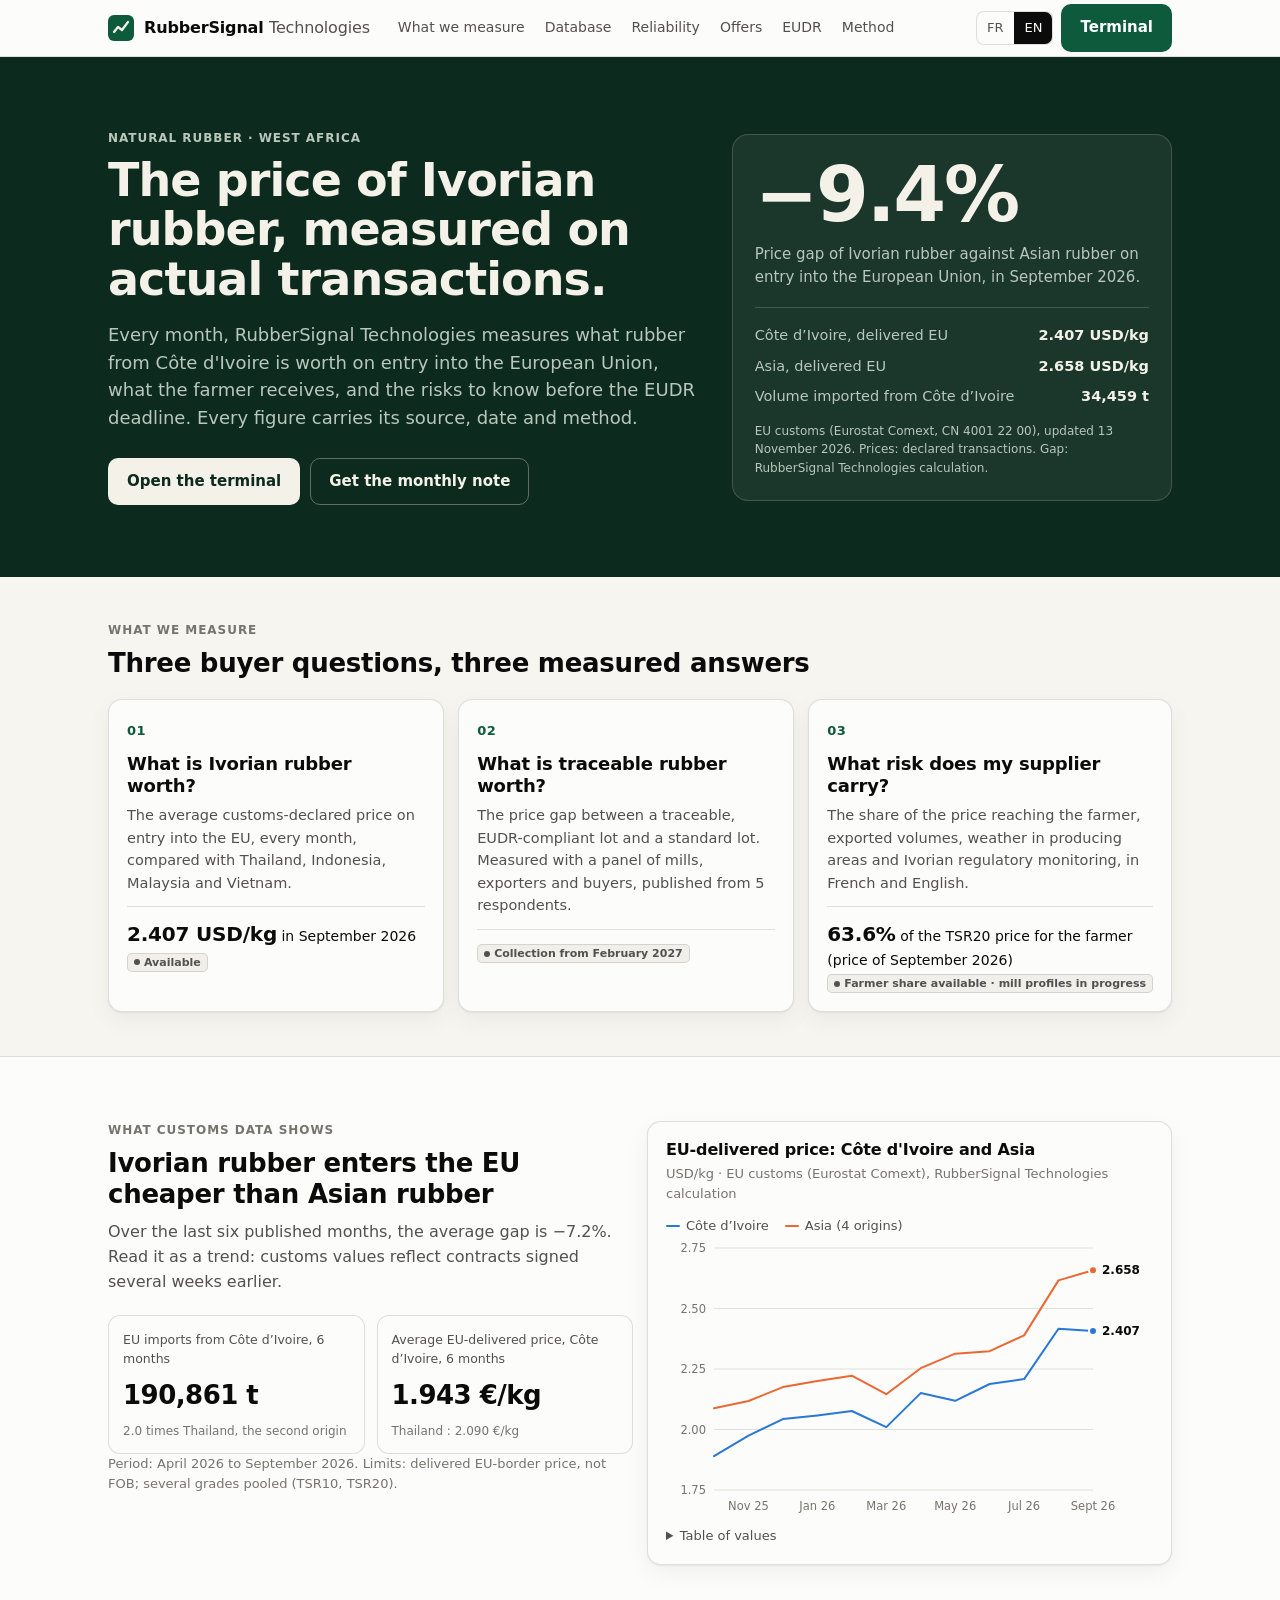
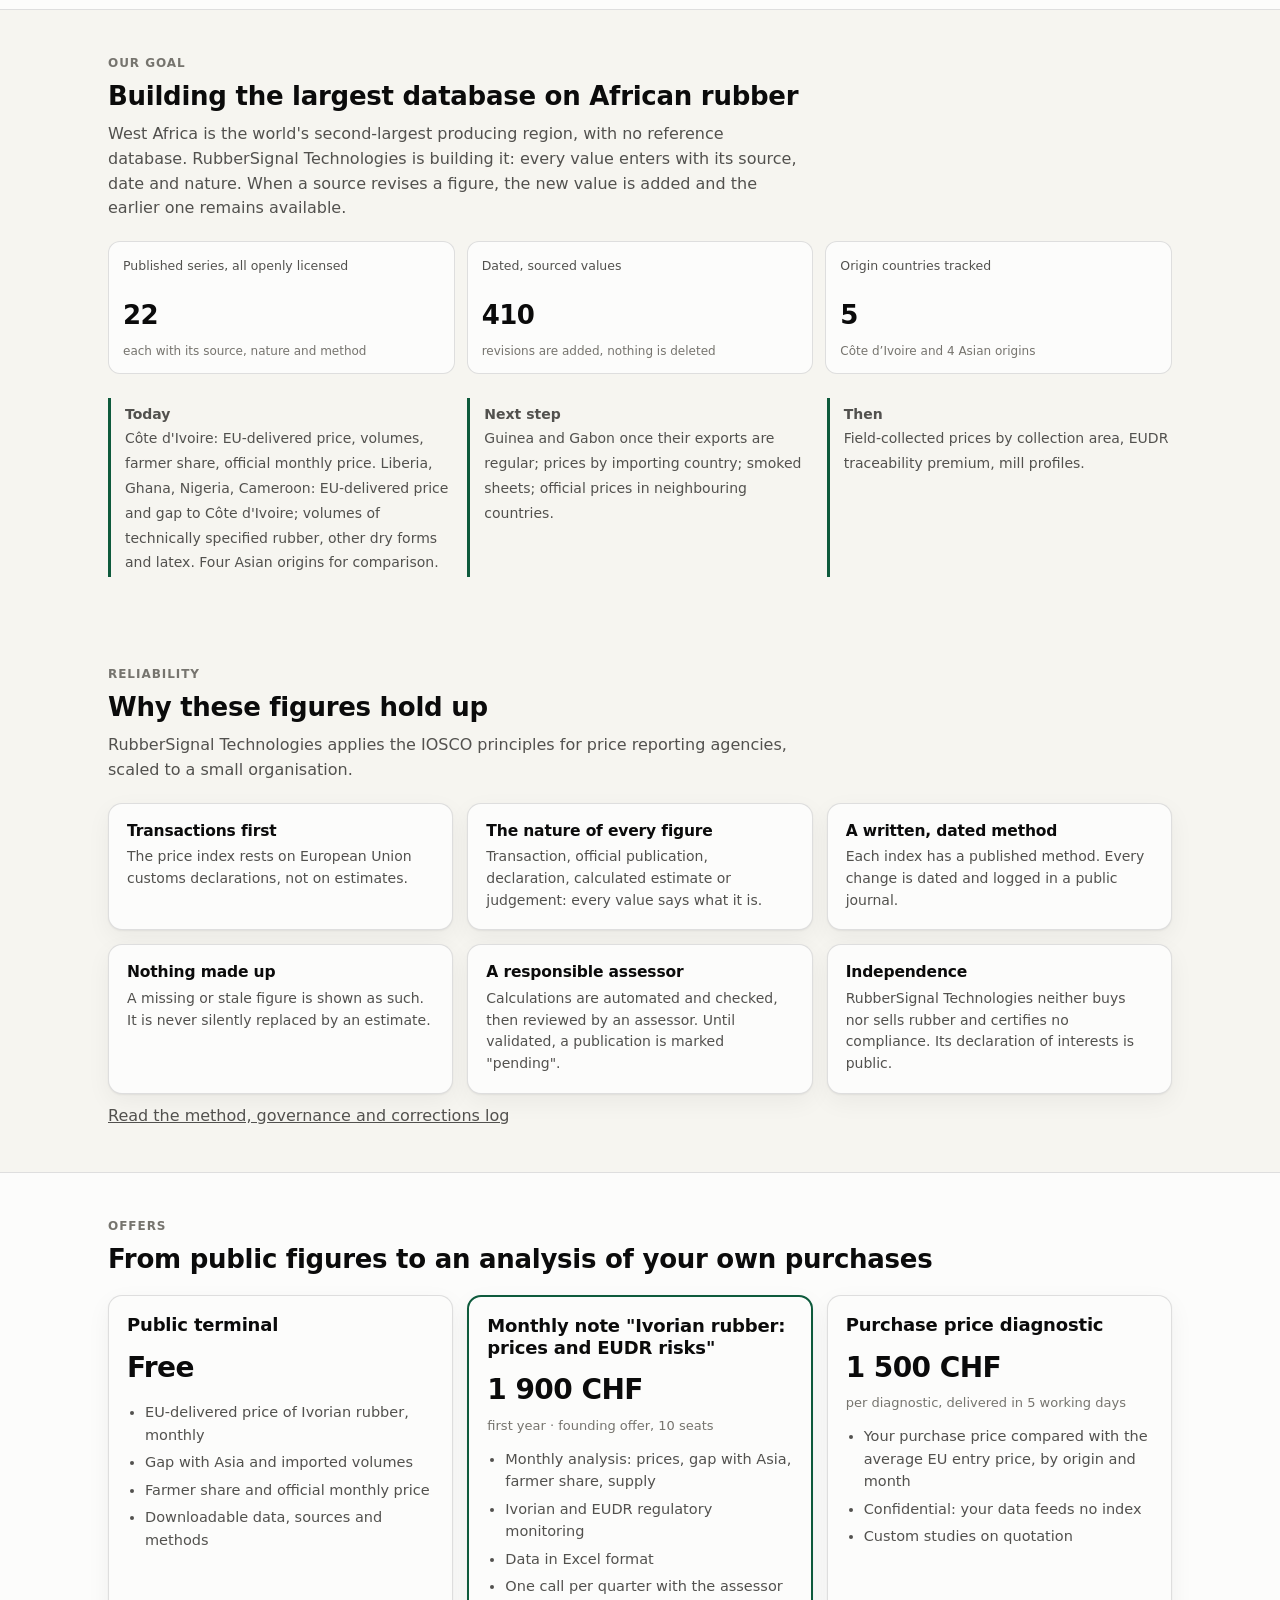
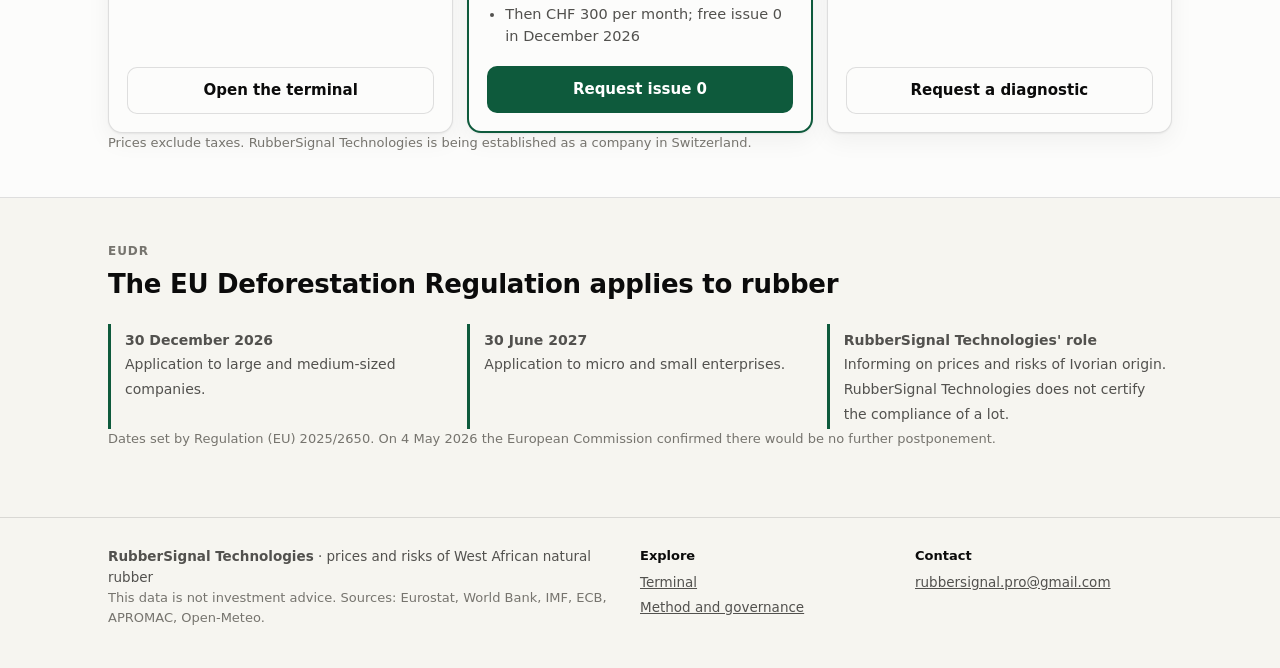
==== commit 03e8f60c: "RAPI-Afrique v1 : Liberia, Ghana, Nigeria, Cameroun dans les douanes UE - script 06b : un appel Euro" ====
--- a/site/index.html
+++ b/site/index.html
@@ -121,8 +121,8 @@
       </p>
       <div class="kpis" id="base-kpis"></div>
       <div class="timeline">
-        <div class="step"><b><span lang="fr">Aujourd'hui</span><span lang="en">Today</span></b><span><span lang="fr">Côte d'Ivoire : prix rendu UE, volumes, part du planteur, prix officiel du mois. Quatre origines asiatiques pour la comparaison.</span><span lang="en">Côte d'Ivoire: EU-delivered price, volumes, farmer share, official monthly price. Four Asian origins for comparison.</span></span></div>
-        <div class="step"><b><span lang="fr">Prochaine étape</span><span lang="en">Next step</span></b><span><span lang="fr">Ghana, Liberia, Cameroun, Nigeria, Guinée ; prix par pays importateur ; feuilles fumées et autres formes.</span><span lang="en">Ghana, Liberia, Cameroon, Nigeria, Guinea; prices by importing country; smoked sheets and other forms.</span></span></div>
+        <div class="step"><b><span lang="fr">Aujourd'hui</span><span lang="en">Today</span></b><span><span lang="fr">Côte d'Ivoire : prix rendu UE, volumes, part du planteur, prix officiel du mois. Liberia, Ghana, Nigeria, Cameroun : prix rendu UE et écart avec la Côte d'Ivoire ; volumes de caoutchouc technique, d'autres formes sèches et de latex. Quatre origines asiatiques pour la comparaison.</span><span lang="en">Côte d'Ivoire: EU-delivered price, volumes, farmer share, official monthly price. Liberia, Ghana, Nigeria, Cameroon: EU-delivered price and gap to Côte d'Ivoire; volumes of technically specified rubber, other dry forms and latex. Four Asian origins for comparison.</span></span></div>
+        <div class="step"><b><span lang="fr">Prochaine étape</span><span lang="en">Next step</span></b><span><span lang="fr">Guinée et Gabon dès que leurs exportations sont régulières ; prix par pays importateur ; feuilles fumées ; prix officiels des pays voisins.</span><span lang="en">Guinea and Gabon once their exports are regular; prices by importing country; smoked sheets; official prices in neighbouring countries.</span></span></div>
         <div class="step"><b><span lang="fr">Ensuite</span><span lang="en">Then</span></b><span><span lang="fr">Prix par zone de collecte relevés sur le terrain, prime de traçabilité EUDR, fiches des usines.</span><span lang="en">Field-collected prices by collection area, EUDR traceability premium, mill profiles.</span></span></div>
       </div>
     </div>
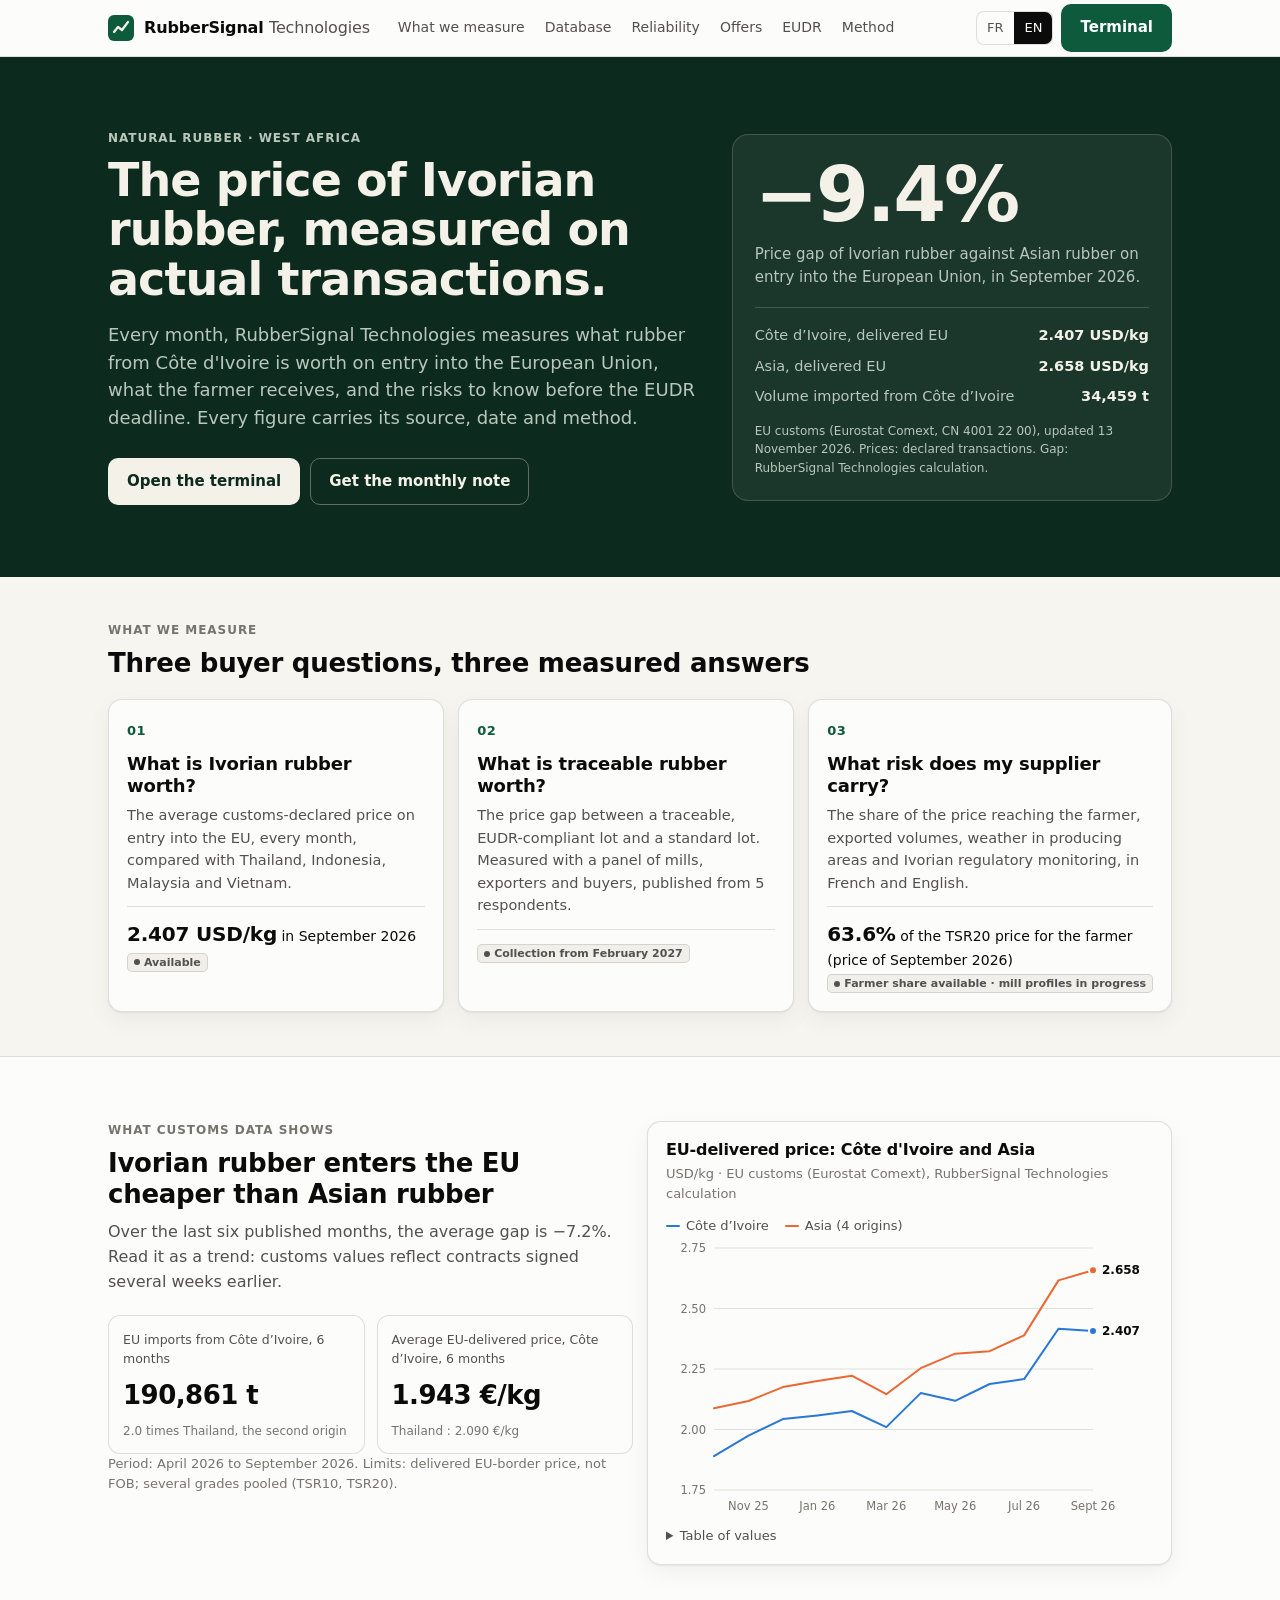
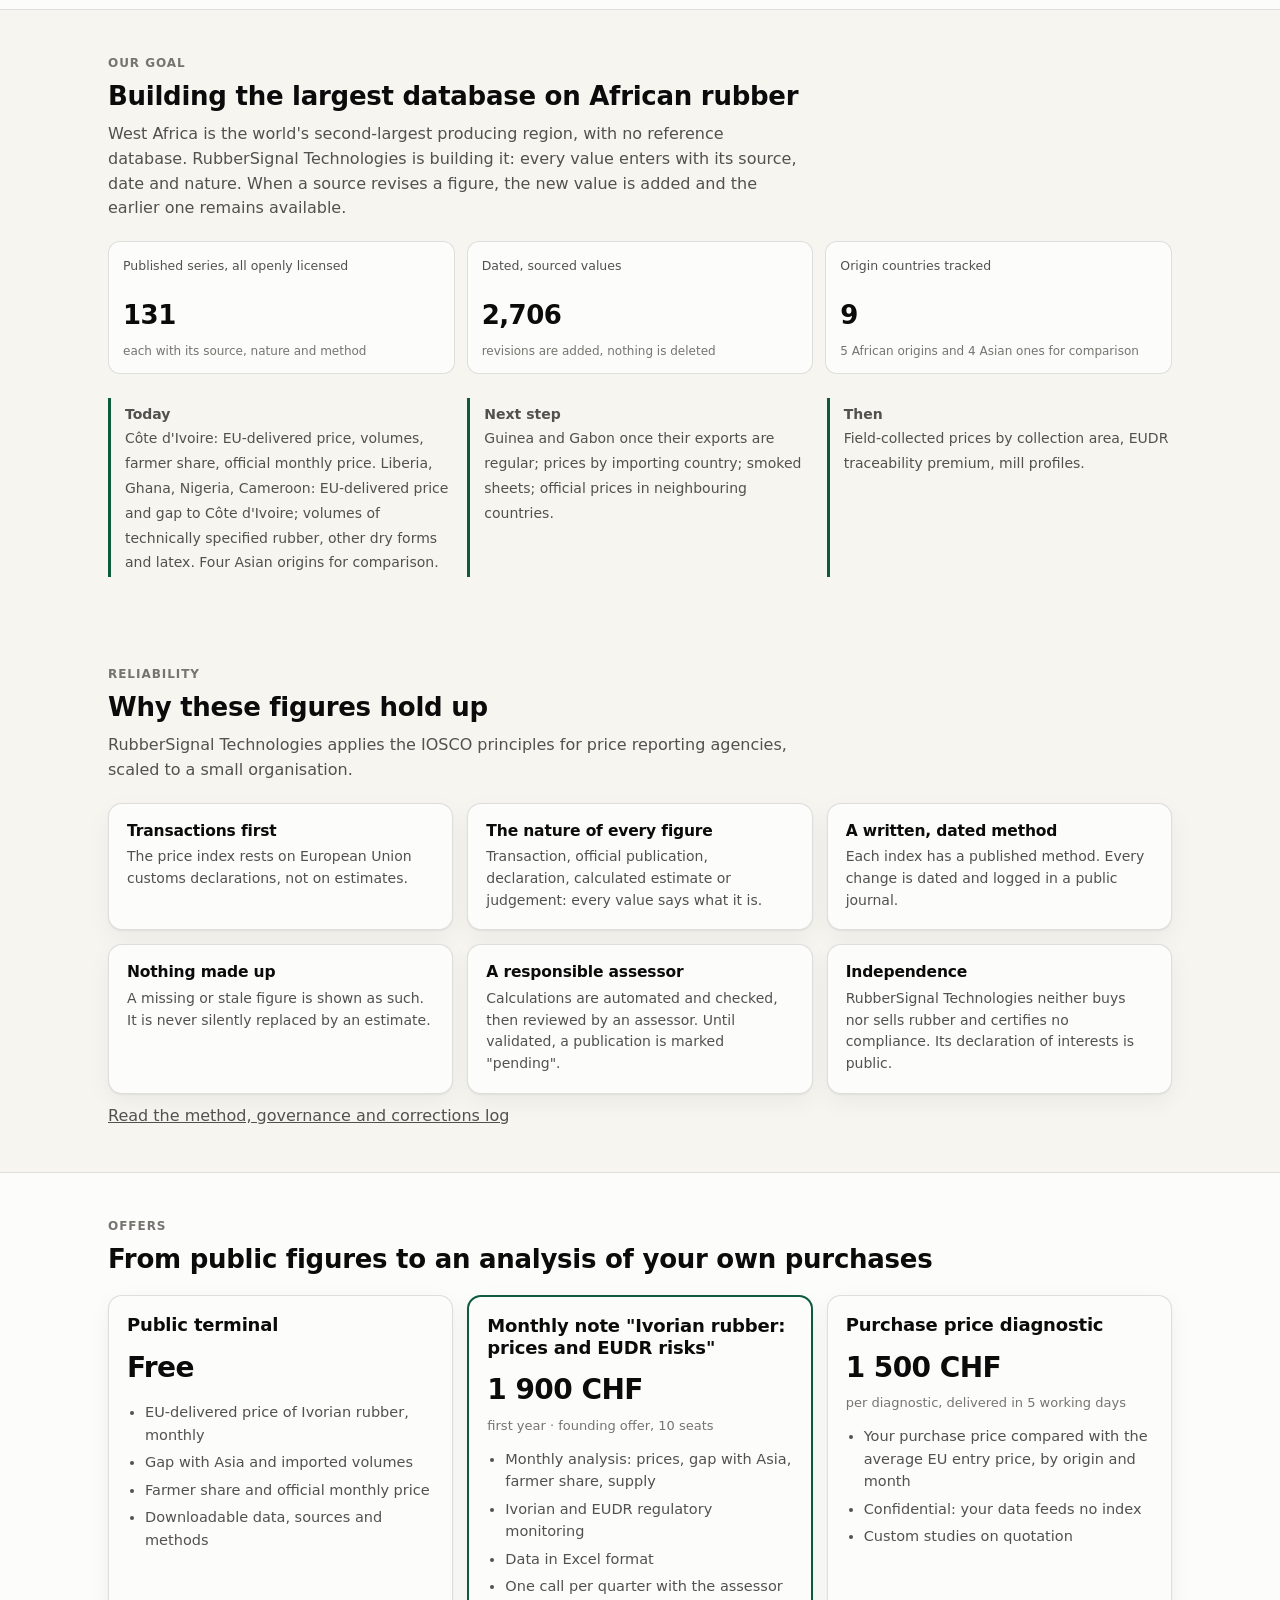
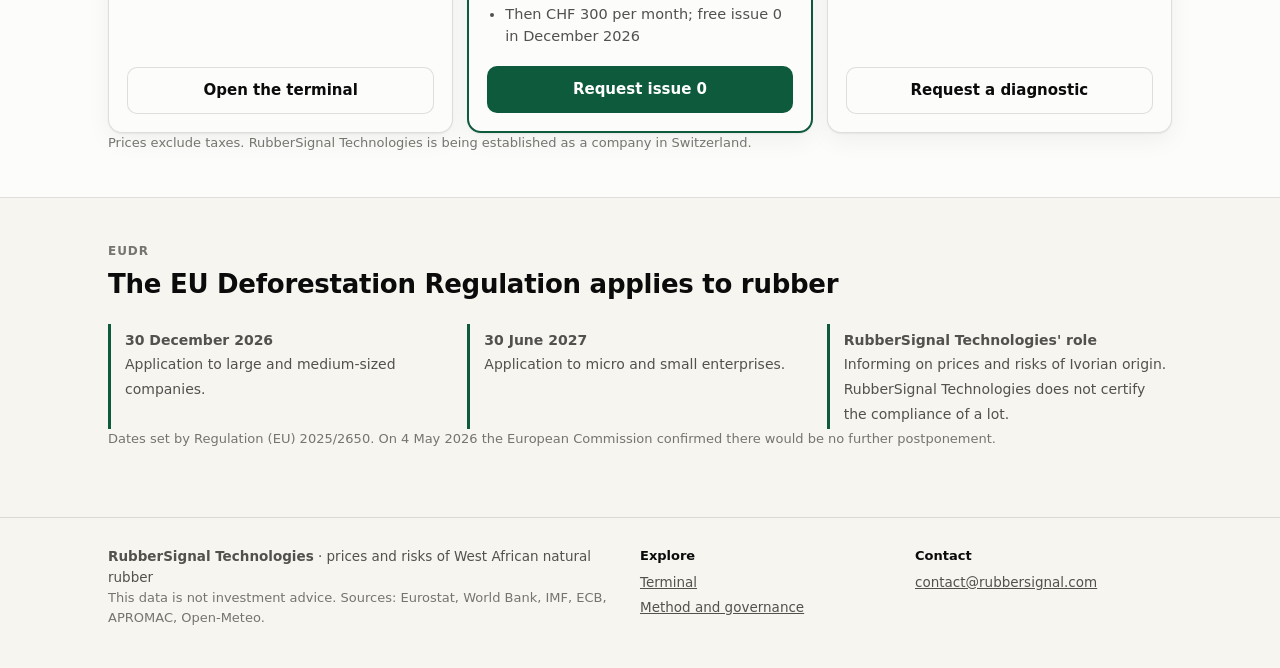
==== commit ab5f855f: "Domaine rubbersignal.com et adresse contact@rubbersignal.com - Site : liens de contact (boutons, pie" ====
--- a/site/index.html
+++ b/site/index.html
@@ -51,7 +51,7 @@
       </p>
       <div class="cta">
         <a class="btn on-hero" href="terminal.html"><span lang="fr">Ouvrir le terminal</span><span lang="en">Open the terminal</span></a>
-        <a class="btn ghost-hero" href="mailto:rubbersignal.pro@gmail.com?subject=Note%20mensuelle%20RubberSignal%20Technologies%20%3A%20num%C3%A9ro%200"><span lang="fr">Recevoir la note mensuelle</span><span lang="en">Get the monthly note</span></a>
+        <a class="btn ghost-hero" href="mailto:contact@rubbersignal.com?subject=Note%20mensuelle%20RubberSignal%20Technologies%20%3A%20num%C3%A9ro%200"><span lang="fr">Recevoir la note mensuelle</span><span lang="en">Get the monthly note</span></a>
       </div>
     </div>
     <aside class="figure" aria-live="polite">
@@ -171,7 +171,7 @@
             <li><span lang="fr">Un échange par trimestre avec l'évaluateur</span><span lang="en">One call per quarter with the assessor</span></li>
             <li><span lang="fr">Ensuite 300 CHF par mois ; numéro 0 gratuit en décembre 2026</span><span lang="en">Then CHF 300 per month; free issue 0 in December 2026</span></li>
           </ul>
-          <a class="btn primary" href="mailto:rubbersignal.pro@gmail.com?subject=Note%20mensuelle%20RubberSignal%20Technologies%20%3A%20num%C3%A9ro%200"><span lang="fr">Demander le numéro 0</span><span lang="en">Request issue 0</span></a>
+          <a class="btn primary" href="mailto:contact@rubbersignal.com?subject=Note%20mensuelle%20RubberSignal%20Technologies%20%3A%20num%C3%A9ro%200"><span lang="fr">Demander le numéro 0</span><span lang="en">Request issue 0</span></a>
         </article>
         <article class="card offer">
           <h3><span lang="fr">Diagnostic de prix d'achat</span><span lang="en">Purchase price diagnostic</span></h3>
@@ -181,7 +181,7 @@
             <li><span lang="fr">Confidentiel : vos données n'alimentent aucun indice</span><span lang="en">Confidential: your data feeds no index</span></li>
             <li><span lang="fr">Études sur mesure sur devis</span><span lang="en">Custom studies on quotation</span></li>
           </ul>
-          <a class="btn ghost" href="mailto:rubbersignal.pro@gmail.com?subject=Diagnostic%20de%20prix%20d%27achat"><span lang="fr">Demander un diagnostic</span><span lang="en">Request a diagnostic</span></a>
+          <a class="btn ghost" href="mailto:contact@rubbersignal.com?subject=Diagnostic%20de%20prix%20d%27achat"><span lang="fr">Demander un diagnostic</span><span lang="en">Request a diagnostic</span></a>
         </article>
       </div>
       <p class="note"><span lang="fr">Prix hors taxes. RubberSignal Technologies est en cours de constitution en Suisse.</span><span lang="en">Prices exclude taxes. RubberSignal Technologies is being established as a company in Switzerland.</span></p>
@@ -217,7 +217,7 @@
     </div>
     <div>
       <h4>Contact</h4>
-      <ul><li><a href="mailto:rubbersignal.pro@gmail.com">rubbersignal.pro@gmail.com</a></li></ul>
+      <ul><li><a href="mailto:contact@rubbersignal.com">contact@rubbersignal.com</a></li></ul>
     </div>
   </div>
 </footer>
--- a/site/assets/rs.css
+++ b/site/assets/rs.css
@@ -23,6 +23,8 @@
   --s1: #2a78d6;
   --s2: #eb6834;
   --s3: #1baf7a;
+  /* carte de production : rampe séquentielle bleue (clair = peu, foncé = beaucoup) */
+  --q0: #e6e5df; --q1: #b7d3f6; --q2: #6da7ec; --q3: #2a78d6; --q4: #104281;
   --warn-bg: #fff4d6;
   --warn-ink: #5c4300;
   --shadow: 0 1px 2px rgba(11, 11, 11, 0.06), 0 8px 24px rgba(11, 11, 11, 0.05);
@@ -47,6 +49,7 @@
     --s1: #3987e5;
     --s2: #d95926;
     --s3: #199e70;
+    --q0: #2a2a28; --q1: #184f95; --q2: #256abf; --q3: #5598e7; --q4: #9ec5f4;
     --warn-bg: #33290c;
     --warn-ink: #f3dc9a;
     --shadow: none;
@@ -71,6 +74,7 @@
   --s1: #3987e5;
   --s2: #d95926;
   --s3: #199e70;
+  --q0: #2a2a28; --q1: #184f95; --q2: #256abf; --q3: #5598e7; --q4: #9ec5f4;
   --warn-bg: #33290c;
   --warn-ink: #f3dc9a;
   --shadow: none;
@@ -105,7 +109,7 @@
 .logo svg { flex: none; }
 .logo small { font-weight: 500; color: var(--muted); letter-spacing: 0.06em; text-transform: uppercase; font-size: 11px; }
 .nav { display: none; gap: 20px; margin-left: 12px; font-size: 14px; }
-.nav a { text-decoration: none; color: var(--ink-2); }
+.nav a { text-decoration: none; color: var(--ink-2); white-space: nowrap; }
 .nav a:hover { color: var(--ink); }
 @media (min-width: 900px) { .nav { display: flex; } }
 .tools { margin-left: auto; display: flex; align-items: center; gap: 8px; }
@@ -304,3 +308,48 @@
 @media (max-width: 520px) { .top .tools .btn { display: none; } .top .wrap { gap: 10px; } }
 .section .kpis { margin-top: 20px; }
 .section .timeline { margin-top: 24px; }
+/* Actualités du terminal : une ligne de métadonnées, puis le titre (lien vers l'éditeur) */
+ul.plain.news { list-style: none; padding-left: 0; display: grid; gap: 12px; margin-top: 12px; }
+ul.plain.news li + li { margin-top: 0; padding-top: 12px; border-top: 1px solid var(--grid); }
+.news-meta { display: flex; flex-wrap: wrap; gap: 6px; align-items: center; font-size: 12.5px; color: var(--muted); }
+.news-title { display: block; margin-top: 4px; font-size: 15px; color: var(--ink); line-height: 1.4; overflow-wrap: anywhere; }
+a.news-title { text-decoration: none; }
+a.news-title:hover, a.news-title:focus-visible { text-decoration: underline; }
+/* Simulateur de budget d'achat */
+.sim-form { display: grid; gap: 6px; margin-top: 12px; font-size: 13.5px; color: var(--ink-2); }
+.sim-form label, .sim-form .sim-label { margin-top: 10px; font-weight: 500; color: var(--ink); }
+.sim-form input { font: inherit; font-size: 15px; color: var(--ink); background: var(--surface); border: 1px solid var(--border);
+  border-radius: 8px; padding: 8px 10px; width: 100%; max-width: 260px; font-variant-numeric: tabular-nums; }
+.sim-form input:focus-visible { outline: 2px solid var(--s1); outline-offset: 1px; }
+.sim-form input[aria-invalid="true"] { border-color: var(--s2); }
+.sim-form .seg { justify-self: start; }
+.sim-form .note { margin: 2px 0 0; }
+.kpis.sim-kpis { grid-template-columns: 1fr; margin-top: 12px; }
+.sim-kpis .kpi { display: grid; grid-template-columns: 1fr auto; align-items: baseline; gap: 4px 12px; }
+.sim-kpis .kpi .label { min-height: 0; }
+.sim-kpis .kpi .value { grid-row: 1 / span 2; grid-column: 2; text-align: right; white-space: nowrap; }
+.linkbtn { font: inherit; color: var(--s1); background: none; border: 0; padding: 0; text-decoration: underline; cursor: pointer; }
+.linkbtn:focus-visible { outline: 2px solid var(--s1); outline-offset: 2px; }
+/* Zones de production : carte, vues satellite */
+.carte-wrap { position: relative; margin-top: 12px; }
+.carte { width: 100%; height: auto; display: block; }
+.carte path.pays { fill: var(--q0); stroke: var(--surface); stroke-width: 1.2; stroke-linejoin: round; }
+.carte path.pays.q1 { fill: var(--q1); } .carte path.pays.q2 { fill: var(--q2); }
+.carte path.pays.q3 { fill: var(--q3); } .carte path.pays.q4 { fill: var(--q4); }
+.carte path.pays.prod { cursor: pointer; }
+.carte path.pays.prod:hover, .carte path.pays.prod:focus { stroke: var(--ink); stroke-width: 2; outline: none; }
+.carte .pin circle { fill: var(--s2); stroke: var(--surface); stroke-width: 2; cursor: pointer; }
+.carte .pin text { fill: #fff; font-size: 17px; font-weight: 700; text-anchor: middle; pointer-events: none; }
+.carte .pin:focus { outline: none; } .carte .pin:focus circle, .carte .pin.on circle { stroke: var(--ink); stroke-width: 3; }
+.carte .lbl { fill: var(--ink); font-size: 17px; font-weight: 600; pointer-events: none; paint-order: stroke; stroke: var(--surface); stroke-width: 3px; }
+.legende-q { display: flex; flex-wrap: wrap; gap: 6px 14px; font-size: 12.5px; color: var(--ink-2); margin-top: 10px; }
+.legende-q span { display: inline-flex; align-items: center; gap: 6px; }
+.legende-q i { width: 14px; height: 14px; border-radius: 3px; display: inline-block; }
+.legende-q i.pinkey { border-radius: 50%; background: var(--s2); }
+.sat-choix { display: flex; flex-wrap: wrap; gap: 6px; margin-top: 10px; }
+.sat-choix button { font: inherit; font-size: 13px; padding: 6px 10px; border-radius: 8px; border: 1px solid var(--border); background: var(--surface); color: var(--ink); cursor: pointer; }
+.sat-choix button[aria-pressed="true"] { background: var(--ink); color: var(--surface); }
+.sat-img { width: 100%; height: auto; display: block; border-radius: 8px; margin-top: 12px; background: var(--surface-2); aspect-ratio: 4 / 3; object-fit: cover; }
+.sat-credit { font-size: 11.5px; color: var(--muted); margin-top: 6px; overflow-wrap: anywhere; }
+.sat-mode { margin-top: 10px; }
+.legende-q i.eudr-foret { background: #1baf7a; } .legende-q i.eudr-rouge { background: #e34948; } .legende-q i.eudr-jaune { background: #eda100; } .legende-q i.eudr-hevea { background: #2f6fd0; }
